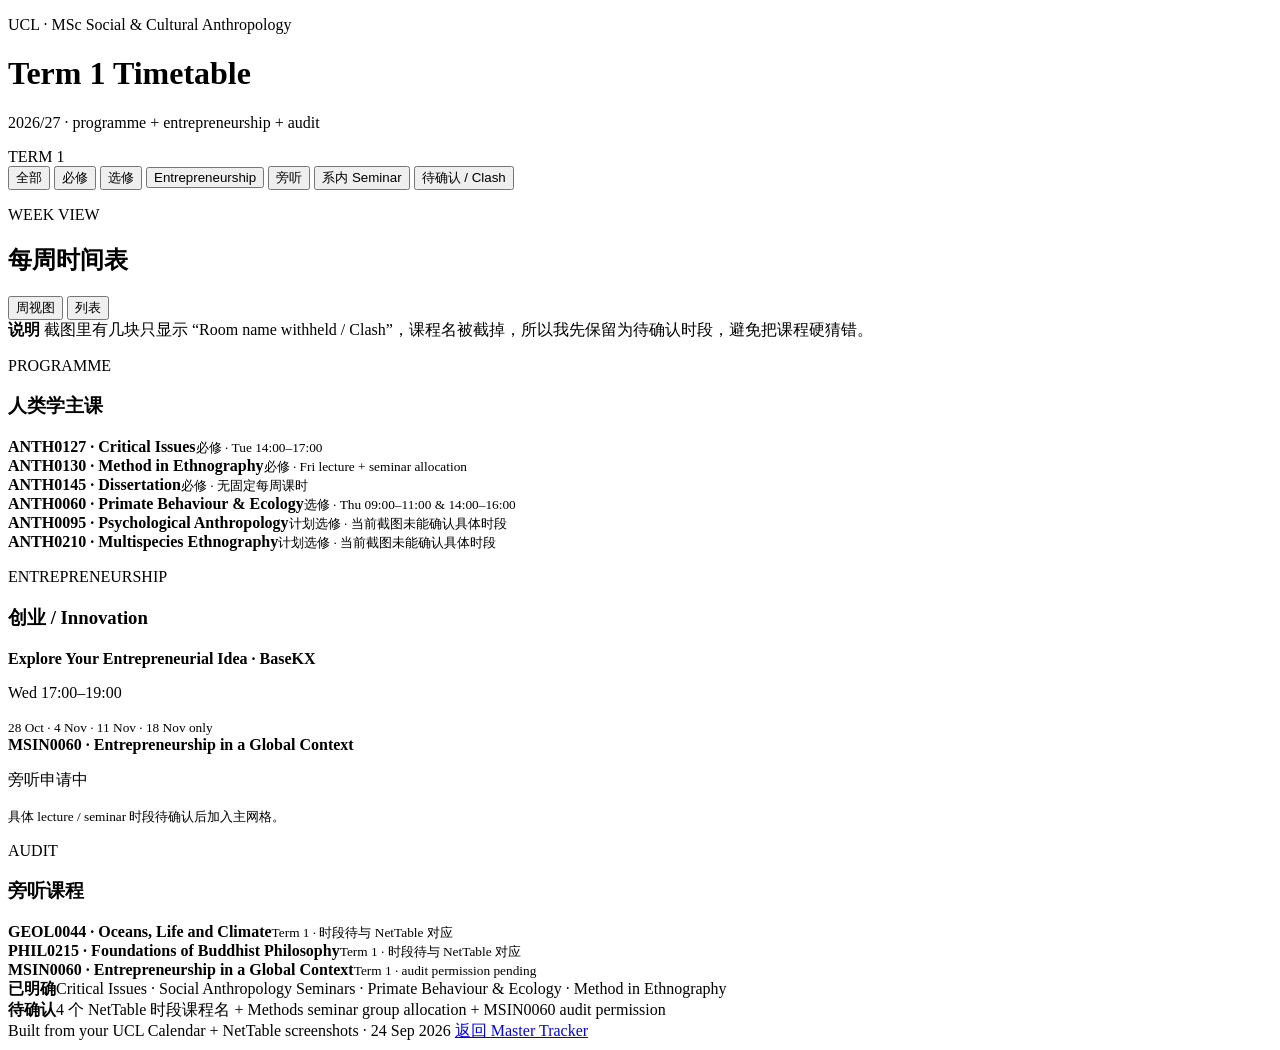
==== timetable.html @ 6901d5eb "Add UCL Term 1 timetable dashboard" ====
<!doctype html>
<html lang="zh-CN">
<head>
  <meta charset="utf-8" />
  <meta name="viewport" content="width=device-width,initial-scale=1,viewport-fit=cover" />
  <meta name="theme-color" content="#f5f2ec" />
  <title>UCL Term 1 Timetable · 2026/27</title>
  <link rel="stylesheet" href="./timetable.css" />
</head>
<body>
  <header class="topbar">
    <div>
      <p class="eyebrow">UCL · MSc Social & Cultural Anthropology</p>
      <h1>Term 1 Timetable</h1>
      <p class="sub">2026/27 · programme + entrepreneurship + audit</p>
    </div>
    <div class="term-badge">TERM 1</div>
  </header>

  <main>
    <section class="toolbar" aria-label="课程筛选">
      <button class="chip active" data-filter="all">全部</button>
      <button class="chip" data-filter="core"><span class="dot core"></span>必修</button>
      <button class="chip" data-filter="elective"><span class="dot elective"></span>选修</button>
      <button class="chip" data-filter="entrepreneurship"><span class="dot entrepreneurship"></span>Entrepreneurship</button>
      <button class="chip" data-filter="audit"><span class="dot audit"></span>旁听</button>
      <button class="chip" data-filter="seminar"><span class="dot seminar"></span>系内 Seminar</button>
      <button class="chip" data-filter="pending"><span class="dot pending"></span>待确认 / Clash</button>
    </section>

    <section class="layout">
      <div class="calendar-card">
        <div class="section-head">
          <div>
            <p class="kicker">WEEK VIEW</p>
            <h2>每周时间表</h2>
          </div>
          <div class="view-switch">
            <button class="view-btn active" data-view="grid">周视图</button>
            <button class="view-btn" data-view="agenda">列表</button>
          </div>
        </div>

        <div id="gridView" class="calendar-scroll">
          <div id="calendarGrid" class="calendar-grid" aria-label="Weekly timetable"></div>
        </div>
        <div id="agendaView" class="agenda hidden" aria-label="Agenda timetable"></div>

        <div class="calendar-note">
          <strong>说明</strong>
          <span>截图里有几块只显示 “Room name withheld / Clash”，课程名被截掉，所以我先保留为待确认时段，避免把课程硬猜错。</span>
        </div>
      </div>

      <aside class="side">
        <section class="panel">
          <p class="kicker">PROGRAMME</p>
          <h3>人类学主课</h3>
          <div class="module-list">
            <div class="module-row"><span class="swatch core"></span><div><b>ANTH0127 · Critical Issues</b><small>必修 · Tue 14:00–17:00</small></div></div>
            <div class="module-row"><span class="swatch core"></span><div><b>ANTH0130 · Method in Ethnography</b><small>必修 · Fri lecture + seminar allocation</small></div></div>
            <div class="module-row"><span class="swatch core"></span><div><b>ANTH0145 · Dissertation</b><small>必修 · 无固定每周课时</small></div></div>
            <div class="module-row"><span class="swatch elective"></span><div><b>ANTH0060 · Primate Behaviour & Ecology</b><small>选修 · Thu 09:00–11:00 & 14:00–16:00</small></div></div>
            <div class="module-row muted"><span class="swatch elective"></span><div><b>ANTH0095 · Psychological Anthropology</b><small>计划选修 · 当前截图未能确认具体时段</small></div></div>
            <div class="module-row muted"><span class="swatch elective"></span><div><b>ANTH0210 · Multispecies Ethnography</b><small>计划选修 · 当前截图未能确认具体时段</small></div></div>
          </div>
        </section>

        <section class="panel amber">
          <p class="kicker">ENTREPRENEURSHIP</p>
          <h3>创业 / Innovation</h3>
          <div class="feature-card">
            <b>Explore Your Entrepreneurial Idea · BaseKX</b>
            <p>Wed 17:00–19:00</p>
            <small>28 Oct · 4 Nov · 11 Nov · 18 Nov only</small>
          </div>
          <div class="feature-card soft">
            <b>MSIN0060 · Entrepreneurship in a Global Context</b>
            <p>旁听申请中</p>
            <small>具体 lecture / seminar 时段待确认后加入主网格。</small>
          </div>
        </section>

        <section class="panel violet">
          <p class="kicker">AUDIT</p>
          <h3>旁听课程</h3>
          <div class="module-list compact">
            <div class="module-row"><span class="swatch audit"></span><div><b>GEOL0044 · Oceans, Life and Climate</b><small>Term 1 · 时段待与 NetTable 对应</small></div></div>
            <div class="module-row"><span class="swatch audit"></span><div><b>PHIL0215 · Foundations of Buddhist Philosophy</b><small>Term 1 · 时段待与 NetTable 对应</small></div></div>
            <div class="module-row"><span class="swatch audit"></span><div><b>MSIN0060 · Entrepreneurship in a Global Context</b><small>Term 1 · audit permission pending</small></div></div>
          </div>
        </section>
      </aside>
    </section>

    <section class="status-strip">
      <div><strong>已明确</strong><span>Critical Issues · Social Anthropology Seminars · Primate Behaviour & Ecology · Method in Ethnography</span></div>
      <div><strong>待确认</strong><span>4 个 NetTable 时段课程名 + Methods seminar group allocation + MSIN0060 audit permission</span></div>
    </section>
  </main>

  <footer>
    <span>Built from your UCL Calendar + NetTable screenshots · 24 Sep 2026</span>
    <a href="./index.html">返回 Master Tracker</a>
  </footer>

  <script src="./timetable.js"></script>
</body>
</html>
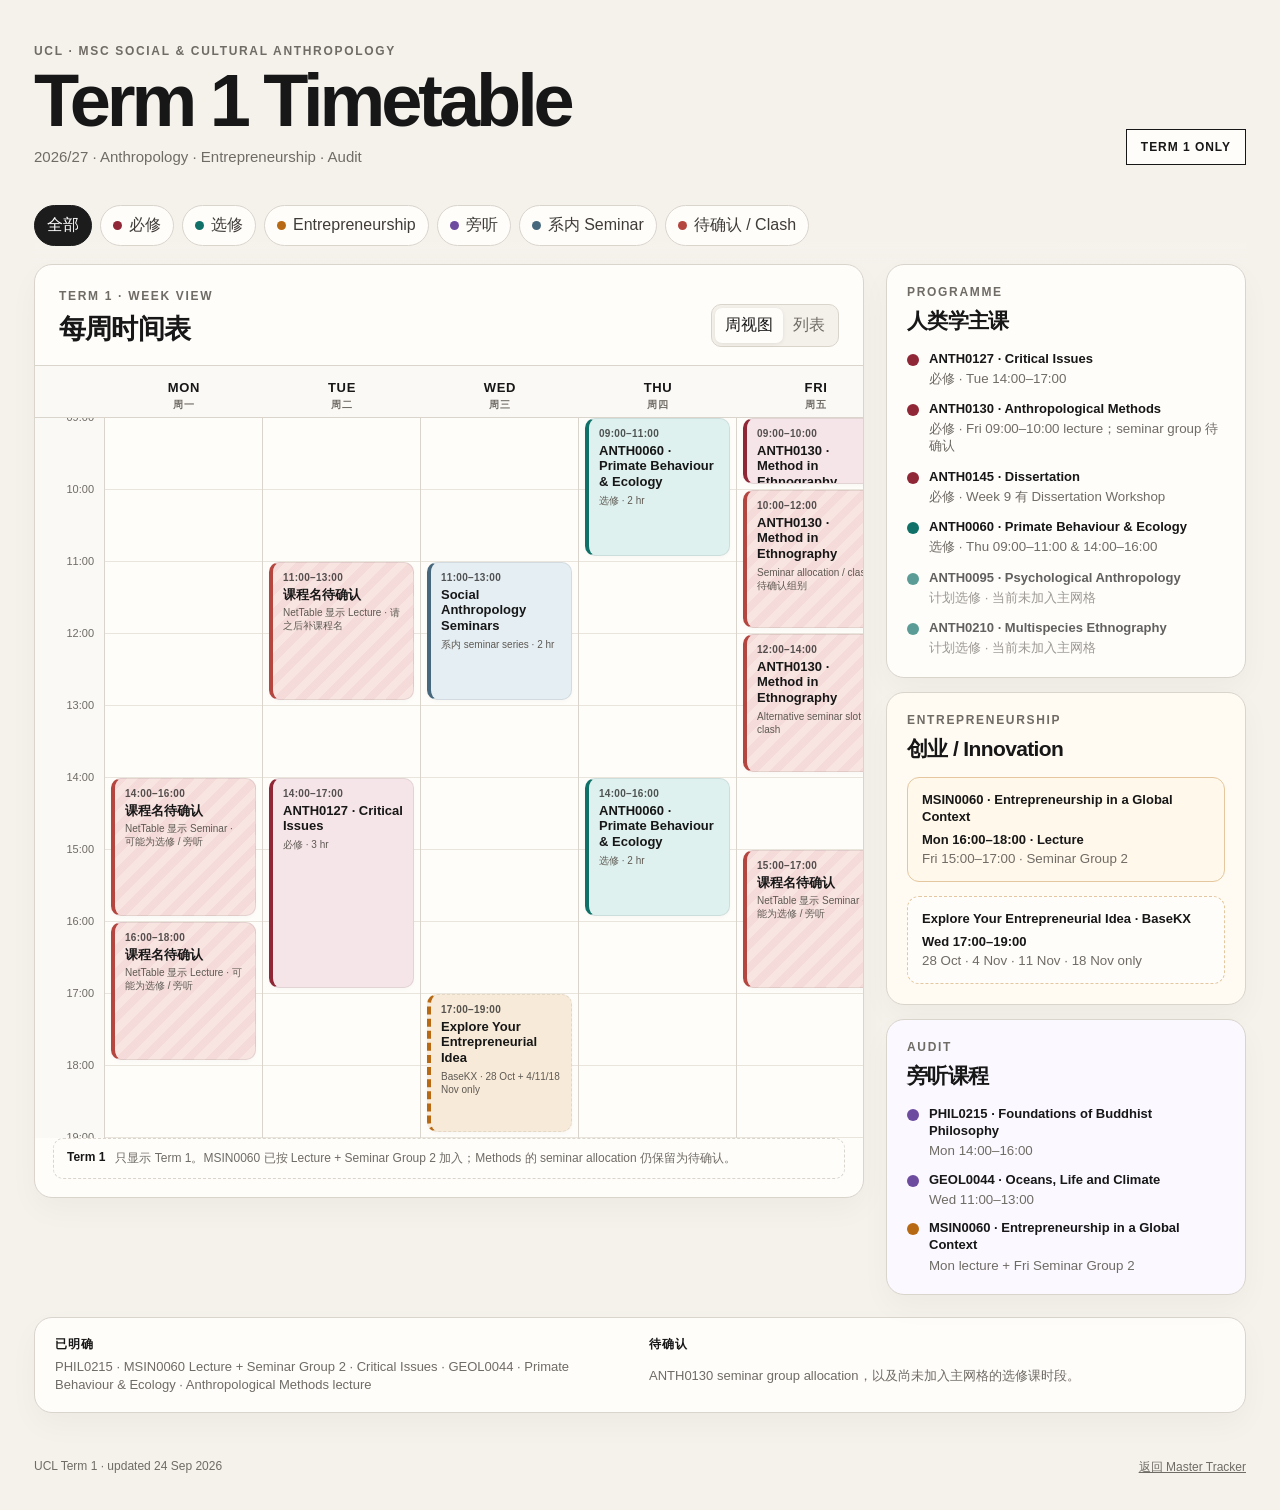
==== commit beb55965: "Refine Term 1 timetable and course sections" ====
--- a/timetable.html
+++ b/timetable.html
@@ -12,9 +12,9 @@
     <div>
       <p class="eyebrow">UCL · MSc Social & Cultural Anthropology</p>
       <h1>Term 1 Timetable</h1>
-      <p class="sub">2026/27 · programme + entrepreneurship + audit</p>
+      <p class="sub">2026/27 · Anthropology · Entrepreneurship · Audit</p>
     </div>
-    <div class="term-badge">TERM 1</div>
+    <div class="term-badge">TERM 1 ONLY</div>
   </header>
 
   <main>
@@ -32,7 +32,7 @@
       <div class="calendar-card">
         <div class="section-head">
           <div>
-            <p class="kicker">WEEK VIEW</p>
+            <p class="kicker">TERM 1 · WEEK VIEW</p>
             <h2>每周时间表</h2>
           </div>
           <div class="view-switch">
@@ -47,8 +47,8 @@
         <div id="agendaView" class="agenda hidden" aria-label="Agenda timetable"></div>
 
         <div class="calendar-note">
-          <strong>说明</strong>
-          <span>截图里有几块只显示 “Room name withheld / Clash”，课程名被截掉，所以我先保留为待确认时段，避免把课程硬猜错。</span>
+          <strong>Term 1</strong>
+          <span>只显示 Term 1。MSIN0060 已按 Lecture + Seminar Group 2 加入；Methods 的 seminar allocation 仍保留为待确认。</span>
         </div>
       </div>
 
@@ -58,11 +58,11 @@
           <h3>人类学主课</h3>
           <div class="module-list">
             <div class="module-row"><span class="swatch core"></span><div><b>ANTH0127 · Critical Issues</b><small>必修 · Tue 14:00–17:00</small></div></div>
-            <div class="module-row"><span class="swatch core"></span><div><b>ANTH0130 · Method in Ethnography</b><small>必修 · Fri lecture + seminar allocation</small></div></div>
-            <div class="module-row"><span class="swatch core"></span><div><b>ANTH0145 · Dissertation</b><small>必修 · 无固定每周课时</small></div></div>
+            <div class="module-row"><span class="swatch core"></span><div><b>ANTH0130 · Anthropological Methods</b><small>必修 · Fri 09:00–10:00 lecture；seminar group 待确认</small></div></div>
+            <div class="module-row"><span class="swatch core"></span><div><b>ANTH0145 · Dissertation</b><small>必修 · Week 9 有 Dissertation Workshop</small></div></div>
             <div class="module-row"><span class="swatch elective"></span><div><b>ANTH0060 · Primate Behaviour & Ecology</b><small>选修 · Thu 09:00–11:00 & 14:00–16:00</small></div></div>
-            <div class="module-row muted"><span class="swatch elective"></span><div><b>ANTH0095 · Psychological Anthropology</b><small>计划选修 · 当前截图未能确认具体时段</small></div></div>
-            <div class="module-row muted"><span class="swatch elective"></span><div><b>ANTH0210 · Multispecies Ethnography</b><small>计划选修 · 当前截图未能确认具体时段</small></div></div>
+            <div class="module-row muted"><span class="swatch elective"></span><div><b>ANTH0095 · Psychological Anthropology</b><small>计划选修 · 当前未加入主网格</small></div></div>
+            <div class="module-row muted"><span class="swatch elective"></span><div><b>ANTH0210 · Multispecies Ethnography</b><small>计划选修 · 当前未加入主网格</small></div></div>
           </div>
         </section>
 
@@ -70,14 +70,14 @@
           <p class="kicker">ENTREPRENEURSHIP</p>
           <h3>创业 / Innovation</h3>
           <div class="feature-card">
+            <b>MSIN0060 · Entrepreneurship in a Global Context</b>
+            <p>Mon 16:00–18:00 · Lecture</p>
+            <small>Fri 15:00–17:00 · Seminar Group 2</small>
+          </div>
+          <div class="feature-card soft">
             <b>Explore Your Entrepreneurial Idea · BaseKX</b>
             <p>Wed 17:00–19:00</p>
             <small>28 Oct · 4 Nov · 11 Nov · 18 Nov only</small>
-          </div>
-          <div class="feature-card soft">
-            <b>MSIN0060 · Entrepreneurship in a Global Context</b>
-            <p>旁听申请中</p>
-            <small>具体 lecture / seminar 时段待确认后加入主网格。</small>
           </div>
         </section>
 
@@ -85,22 +85,22 @@
           <p class="kicker">AUDIT</p>
           <h3>旁听课程</h3>
           <div class="module-list compact">
-            <div class="module-row"><span class="swatch audit"></span><div><b>GEOL0044 · Oceans, Life and Climate</b><small>Term 1 · 时段待与 NetTable 对应</small></div></div>
-            <div class="module-row"><span class="swatch audit"></span><div><b>PHIL0215 · Foundations of Buddhist Philosophy</b><small>Term 1 · 时段待与 NetTable 对应</small></div></div>
-            <div class="module-row"><span class="swatch audit"></span><div><b>MSIN0060 · Entrepreneurship in a Global Context</b><small>Term 1 · audit permission pending</small></div></div>
+            <div class="module-row"><span class="swatch audit"></span><div><b>PHIL0215 · Foundations of Buddhist Philosophy</b><small>Mon 14:00–16:00</small></div></div>
+            <div class="module-row"><span class="swatch audit"></span><div><b>GEOL0044 · Oceans, Life and Climate</b><small>Wed 11:00–13:00</small></div></div>
+            <div class="module-row"><span class="swatch entrepreneurship"></span><div><b>MSIN0060 · Entrepreneurship in a Global Context</b><small>Mon lecture + Fri Seminar Group 2</small></div></div>
           </div>
         </section>
       </aside>
     </section>
 
     <section class="status-strip">
-      <div><strong>已明确</strong><span>Critical Issues · Social Anthropology Seminars · Primate Behaviour & Ecology · Method in Ethnography</span></div>
-      <div><strong>待确认</strong><span>4 个 NetTable 时段课程名 + Methods seminar group allocation + MSIN0060 audit permission</span></div>
+      <div><strong>已明确</strong><span>PHIL0215 · MSIN0060 Lecture + Seminar Group 2 · Critical Issues · GEOL0044 · Primate Behaviour & Ecology · Anthropological Methods lecture</span></div>
+      <div><strong>待确认</strong><span>ANTH0130 seminar group allocation，以及尚未加入主网格的选修课时段。</span></div>
     </section>
   </main>
 
   <footer>
-    <span>Built from your UCL Calendar + NetTable screenshots · 24 Sep 2026</span>
+    <span>UCL Term 1 · updated 24 Sep 2026</span>
     <a href="./index.html">返回 Master Tracker</a>
   </footer>
 
--- a/timetable.css
+++ b/timetable.css
@@ -0,0 +1,84 @@
+:root{
+  --bg:#f5f2ec;--paper:#fffdfa;--ink:#171717;--muted:#6f6b65;--line:#d9d4cc;
+  --core:#8f2737;--core-bg:#f6e5e8;
+  --elective:#0f7168;--elective-bg:#def1ee;
+  --entre:#b86913;--entre-bg:#f7ead8;
+  --audit:#6d4ca0;--audit-bg:#eee7f8;
+  --seminar:#47687c;--seminar-bg:#e5eef3;
+  --pending:#b5453f;--pending-bg:#f8e4e1;
+  --hour:72px;
+}
+*{box-sizing:border-box}
+html{background:var(--bg)}
+body{margin:0;color:var(--ink);background:var(--bg);font-family:Inter,ui-sans-serif,-apple-system,BlinkMacSystemFont,"SF Pro Text","Helvetica Neue",Arial,sans-serif}
+button{font:inherit}
+.topbar{max-width:1480px;margin:0 auto;padding:44px 34px 26px;display:flex;align-items:flex-end;justify-content:space-between;gap:24px}
+.eyebrow,.kicker{margin:0 0 8px;letter-spacing:.14em;text-transform:uppercase;font-size:12px;font-weight:750;color:var(--muted)}
+h1{font-size:clamp(36px,6vw,74px);line-height:.94;letter-spacing:-.055em;margin:0}
+.sub{margin:12px 0 0;color:var(--muted);font-size:15px}
+.term-badge{border:1.5px solid var(--ink);padding:10px 14px;font-weight:800;letter-spacing:.08em;font-size:12px;background:var(--paper)}
+main{max-width:1480px;margin:0 auto;padding:0 34px 46px}
+.toolbar{position:sticky;top:0;z-index:30;display:flex;gap:8px;flex-wrap:wrap;padding:14px 0 18px;background:linear-gradient(var(--bg) 70%,transparent)}
+.chip{border:1px solid var(--line);background:var(--paper);border-radius:999px;padding:9px 12px;display:inline-flex;align-items:center;gap:7px;color:#3f3c38;cursor:pointer}
+.chip.active{background:#1c1c1c;color:white;border-color:#1c1c1c}
+.dot,.swatch{display:inline-block;border-radius:50%}
+.dot{width:9px;height:9px}.swatch{width:12px;height:12px;flex:0 0 12px;margin-top:4px}
+.dot.core,.swatch.core{background:var(--core)}.dot.elective,.swatch.elective{background:var(--elective)}
+.dot.entrepreneurship,.swatch.entrepreneurship{background:var(--entre)}.dot.audit,.swatch.audit{background:var(--audit)}
+.dot.seminar,.swatch.seminar{background:var(--seminar)}.dot.pending,.swatch.pending{background:var(--pending)}
+.layout{display:grid;grid-template-columns:minmax(0,1fr) 360px;gap:22px;align-items:start}
+.calendar-card,.panel,.status-strip{background:var(--paper);border:1px solid var(--line);border-radius:18px;box-shadow:0 12px 30px rgba(34,28,20,.035)}
+.calendar-card{overflow:hidden}
+.section-head{display:flex;align-items:end;justify-content:space-between;padding:24px 24px 18px;border-bottom:1px solid var(--line)}
+h2,h3{margin:0;letter-spacing:-.03em}h2{font-size:27px}h3{font-size:21px}
+.view-switch{display:flex;border:1px solid var(--line);border-radius:10px;padding:3px;background:#f4f0ea}
+.view-btn{border:0;background:transparent;padding:7px 10px;border-radius:7px;color:var(--muted);cursor:pointer}
+.view-btn.active{background:var(--paper);color:var(--ink);box-shadow:0 1px 4px rgba(0,0,0,.08)}
+.calendar-scroll{overflow:auto}
+.calendar-grid{min-width:860px;display:grid;grid-template-columns:70px repeat(5,minmax(150px,1fr));grid-template-rows:52px calc(var(--hour) * 10);position:relative}
+.corner,.day-head{border-bottom:1px solid var(--line);background:#fbf9f5;position:sticky;top:0;z-index:11}
+.corner{grid-column:1;grid-row:1}
+.day-head{padding:14px 10px;text-align:center;font-size:13px;font-weight:800;letter-spacing:.05em}
+.day-head span{display:block;font-size:10px;color:var(--muted);font-weight:600;margin-top:3px;letter-spacing:.08em}
+.time-col{grid-column:1;grid-row:2;position:relative;border-right:1px solid var(--line);background:#fbf9f5}
+.time-label{position:absolute;right:10px;transform:translateY(-7px);font-size:11px;color:var(--muted);font-variant-numeric:tabular-nums}
+.day-col{grid-row:2;position:relative;border-right:1px solid var(--line);background-image:repeating-linear-gradient(to bottom,transparent 0,transparent calc(var(--hour) - 1px),#e9e4dc calc(var(--hour) - 1px),#e9e4dc var(--hour))}
+.day-col:last-child{border-right:0}
+.event{position:absolute;left:6px;right:6px;border-radius:10px;padding:9px 10px 8px;overflow:hidden;border:1px solid rgba(0,0,0,.08);box-shadow:0 2px 4px rgba(0,0,0,.025);cursor:default}
+.event:hover{z-index:20;overflow:visible;box-shadow:0 10px 24px rgba(0,0,0,.11)}
+.event.core{background:var(--core-bg);border-left:4px solid var(--core)}
+.event.elective{background:var(--elective-bg);border-left:4px solid var(--elective)}
+.event.entrepreneurship{background:var(--entre-bg);border-left:4px solid var(--entre);border-style:dashed}
+.event.audit{background:var(--audit-bg);border-left:4px solid var(--audit)}
+.event.seminar{background:var(--seminar-bg);border-left:4px solid var(--seminar)}
+.event.pending{background:var(--pending-bg);border-left:4px solid var(--pending);background-image:repeating-linear-gradient(135deg,rgba(181,69,63,.05) 0,rgba(181,69,63,.05) 8px,transparent 8px,transparent 16px)}
+.event-time{font-size:10px;font-weight:800;letter-spacing:.03em;opacity:.72;margin-bottom:4px}
+.event-title{font-size:13px;line-height:1.22;font-weight:800}
+.event-meta{font-size:10px;line-height:1.25;margin-top:5px;color:#5e5953}
+.calendar-note{margin:0 18px 18px;padding:11px 13px;border:1px dashed var(--line);border-radius:10px;display:flex;gap:10px;font-size:12px;color:var(--muted)}
+.calendar-note strong{color:var(--ink)}
+.side{display:flex;flex-direction:column;gap:14px}
+.panel{padding:20px}.panel.amber{background:#fffaf2}.panel.violet{background:#fbf8ff}
+.module-list{margin-top:15px;display:flex;flex-direction:column;gap:13px}.module-list.compact{gap:11px}
+.module-row{display:flex;gap:10px;align-items:flex-start}.module-row b{font-size:13px;line-height:1.32;display:block}.module-row small{display:block;margin-top:3px;color:var(--muted);line-height:1.3}
+.module-row.muted{opacity:.68}
+.feature-card{margin-top:14px;padding:13px 14px;border:1px solid #e4c79e;background:#fff8eb;border-radius:12px}
+.feature-card.soft{background:#fffdfa;border-style:dashed}
+.feature-card b{font-size:13px;line-height:1.32;display:block}.feature-card p{margin:7px 0 2px;font-size:13px;font-weight:800}.feature-card small{color:var(--muted);line-height:1.35}
+.status-strip{margin-top:22px;padding:18px 20px;display:grid;grid-template-columns:1fr 1fr;gap:18px}
+.status-strip div{display:grid;gap:5px}.status-strip strong{font-size:12px;text-transform:uppercase;letter-spacing:.1em}.status-strip span{font-size:13px;color:var(--muted);line-height:1.4}
+.agenda{padding:10px 18px 18px}.agenda-day{padding:16px 0;border-bottom:1px solid var(--line)}.agenda-day:last-child{border-bottom:0}
+.agenda-day h4{margin:0 0 10px;font-size:13px;letter-spacing:.1em;color:var(--muted)}
+.agenda-item{display:grid;grid-template-columns:86px 1fr;gap:10px;padding:10px 11px;border-radius:10px;margin:7px 0;background:#f7f4ef;border-left:4px solid var(--c)}
+.agenda-item time{font-size:12px;font-weight:800}.agenda-item b{font-size:13px}.agenda-item small{display:block;color:var(--muted);margin-top:3px}
+.hidden{display:none!important}
+footer{max-width:1480px;margin:0 auto;padding:0 34px 34px;display:flex;justify-content:space-between;gap:16px;color:var(--muted);font-size:12px}
+footer a{color:inherit}
+@media(max-width:1040px){.layout{grid-template-columns:1fr}.side{display:grid;grid-template-columns:repeat(3,1fr)}}
+@media(max-width:760px){
+  :root{--hour:66px}.topbar{padding:28px 18px 16px;align-items:flex-start}.term-badge{margin-top:3px}main{padding:0 18px 34px}
+  .toolbar{overflow-x:auto;flex-wrap:nowrap;margin:0 -18px;padding:12px 18px 16px}.chip{white-space:nowrap;flex:0 0 auto}
+  .layout{gap:14px}.section-head{padding:19px 16px 14px}.calendar-note{margin:0 12px 12px;display:block}.calendar-note strong{display:block;margin-bottom:4px}
+  .side{display:flex}.panel{padding:17px}.status-strip{grid-template-columns:1fr;padding:16px;margin-top:14px}
+  footer{padding:0 18px 26px;display:grid}.calendar-grid{min-width:760px}
+}
